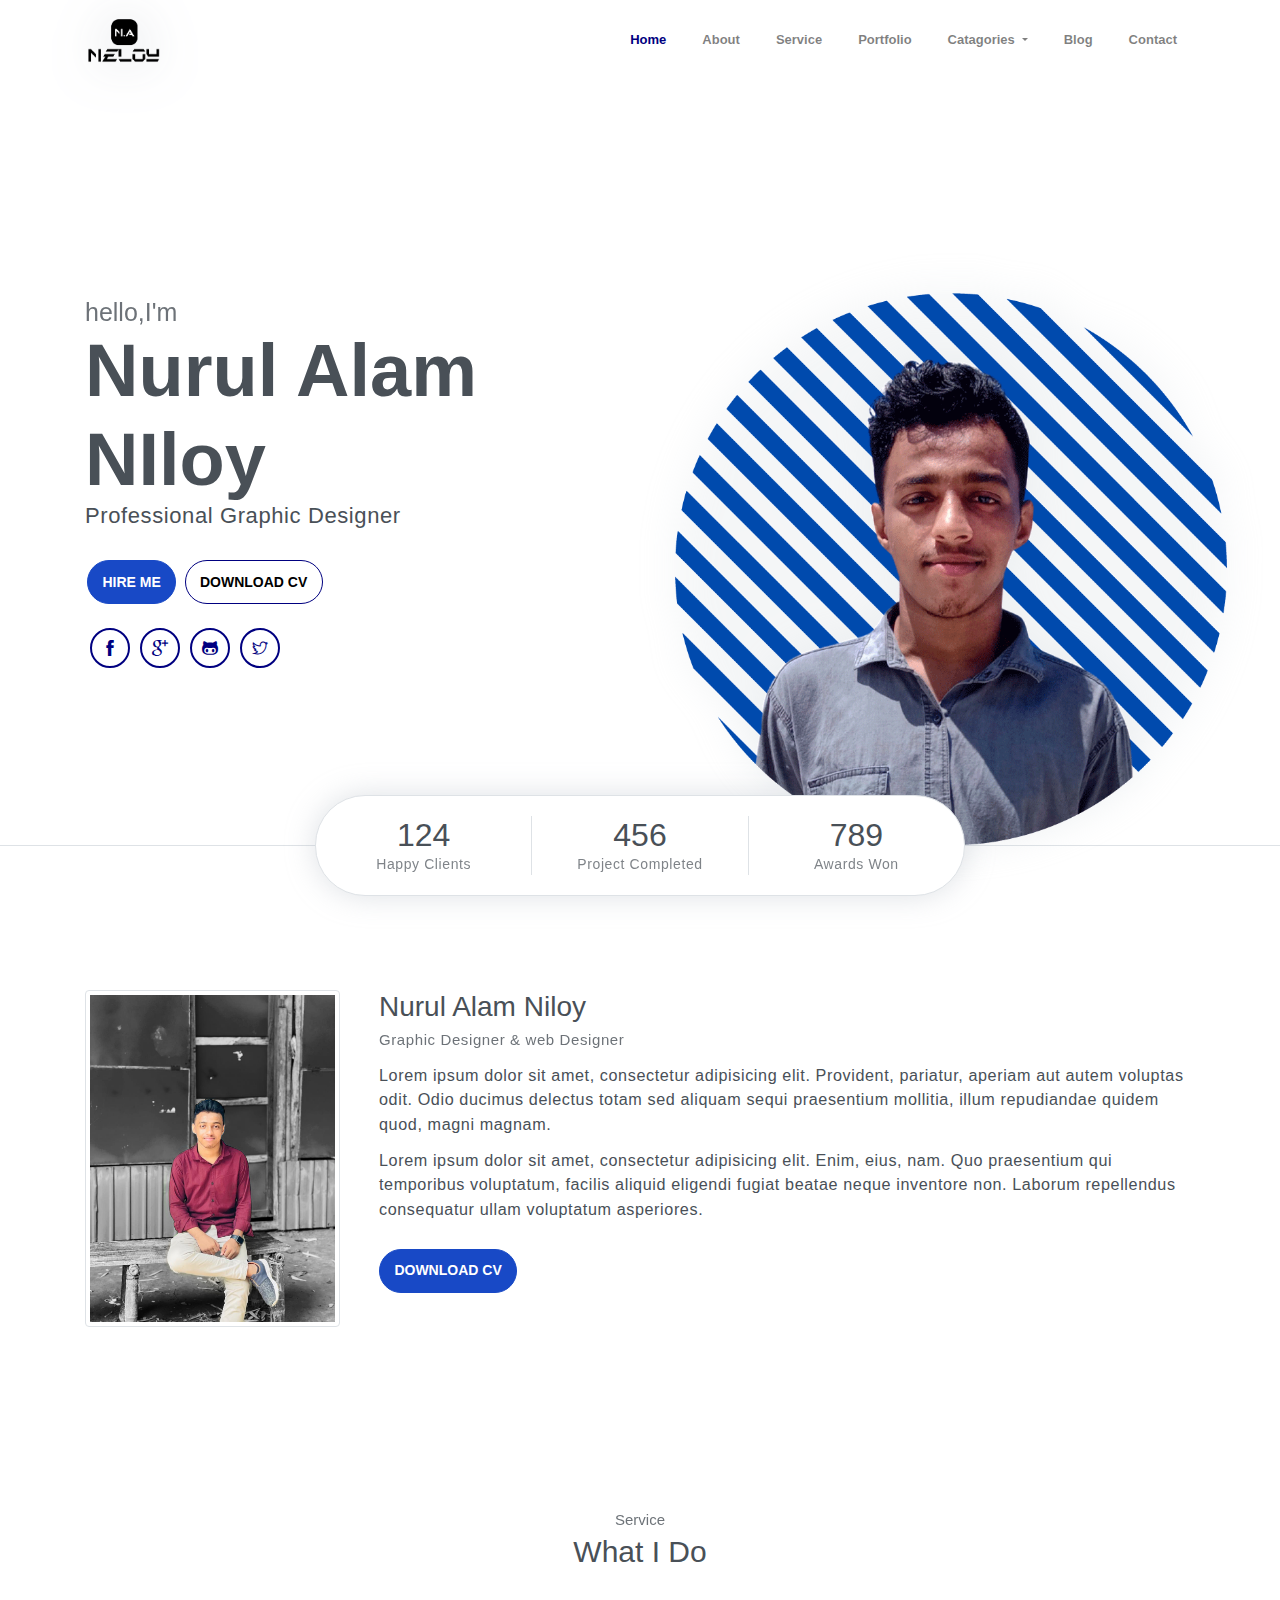
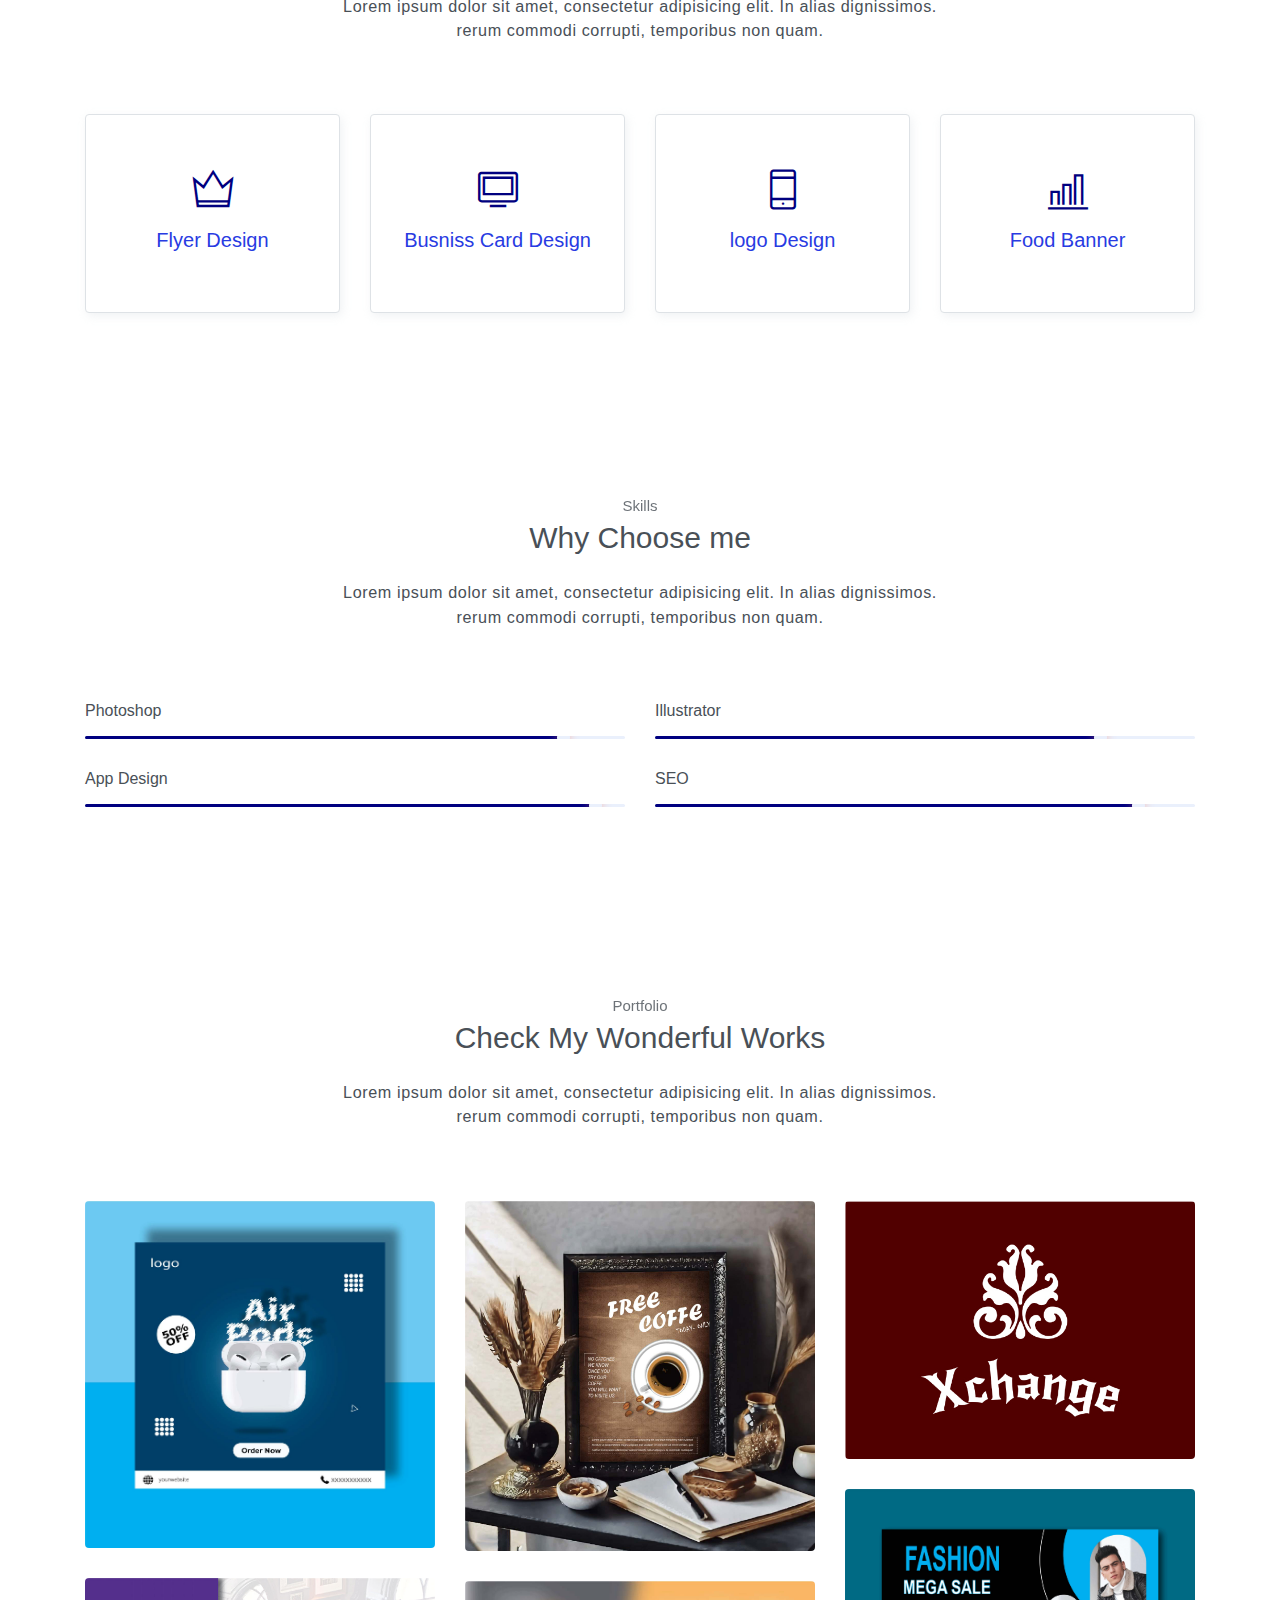
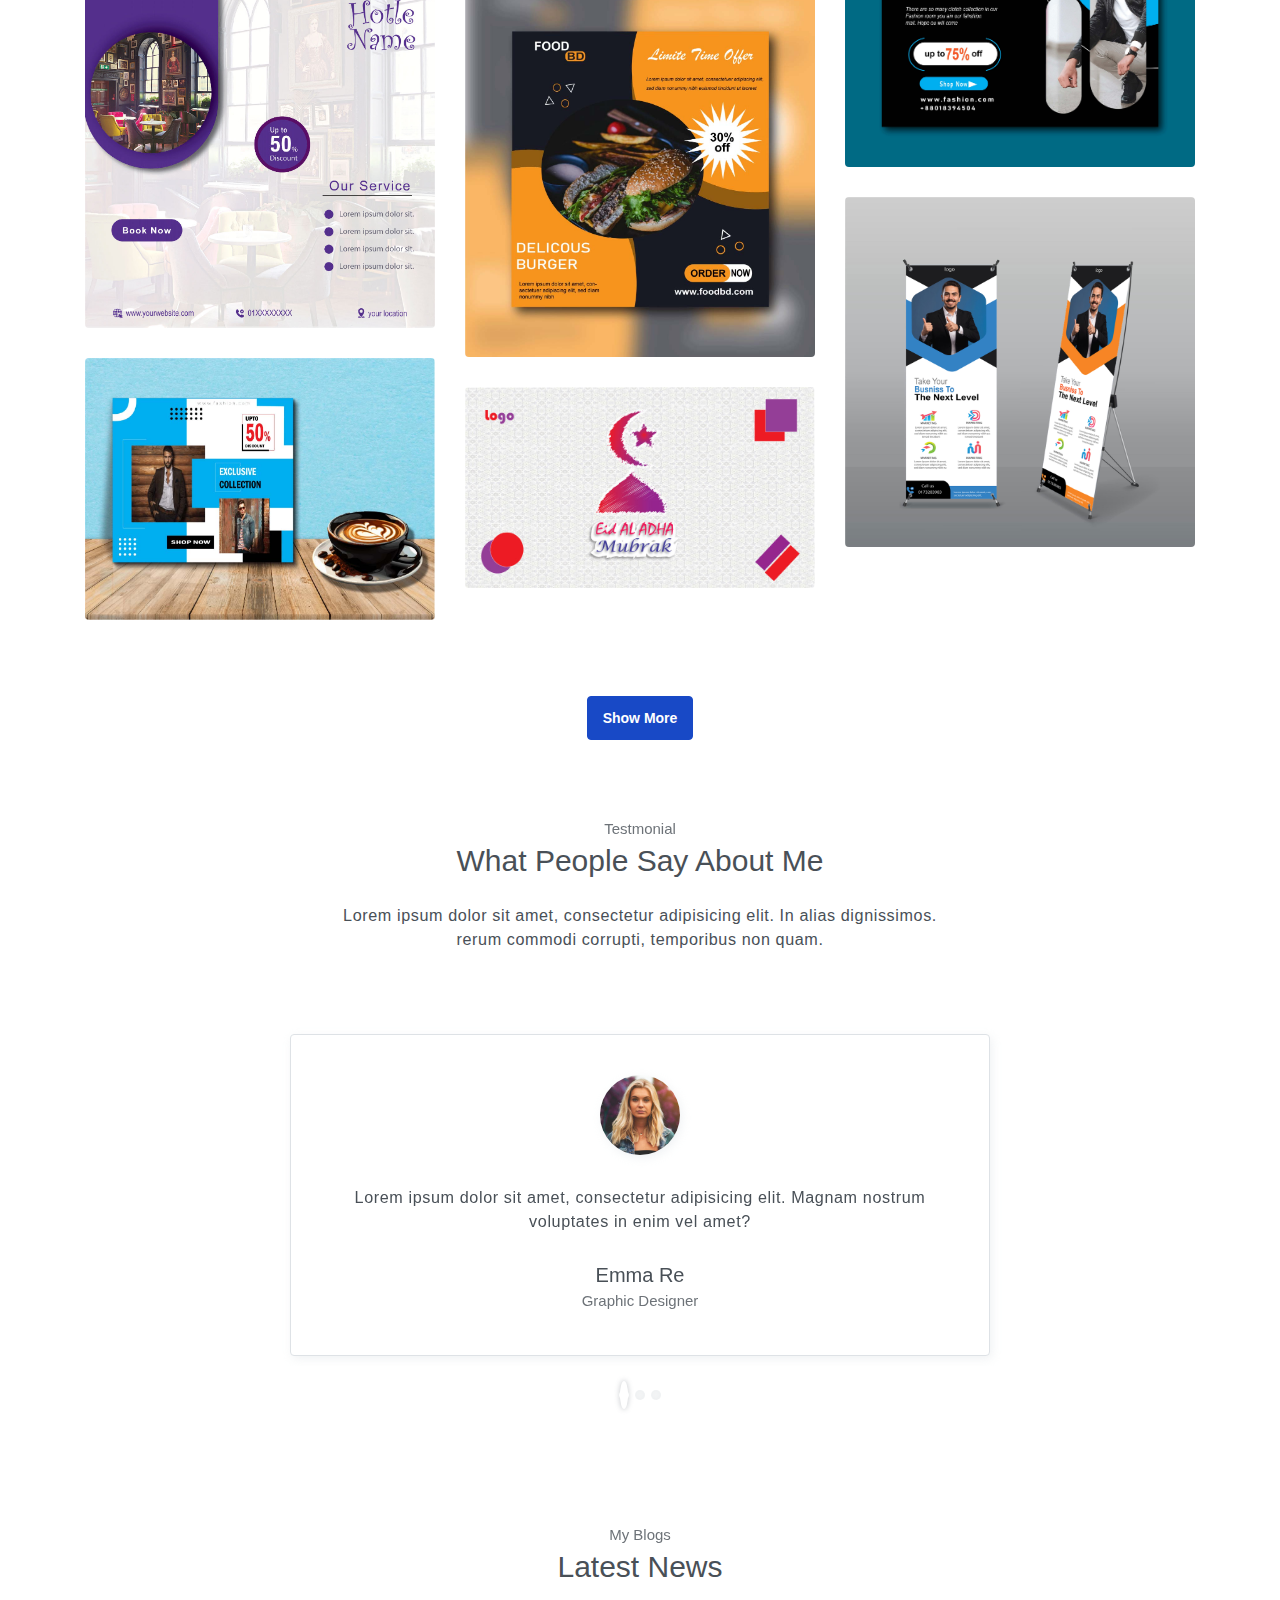
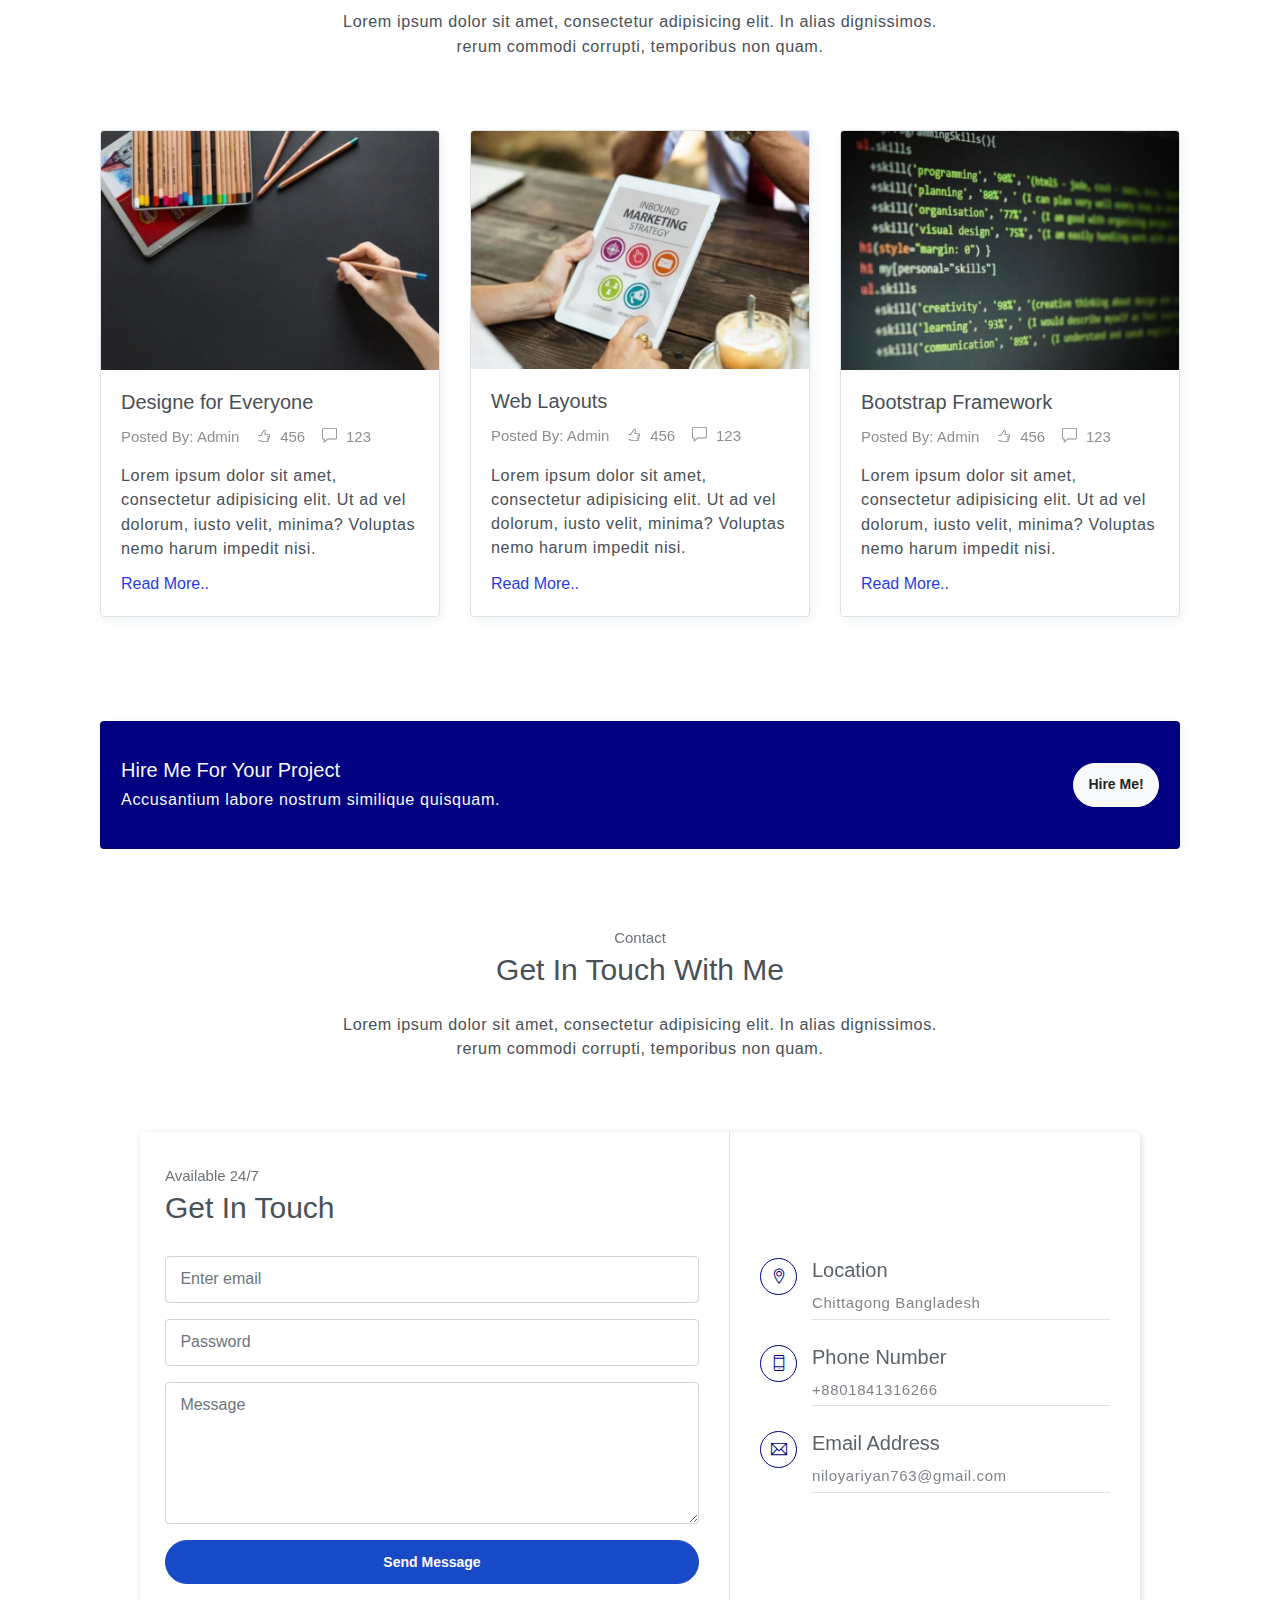
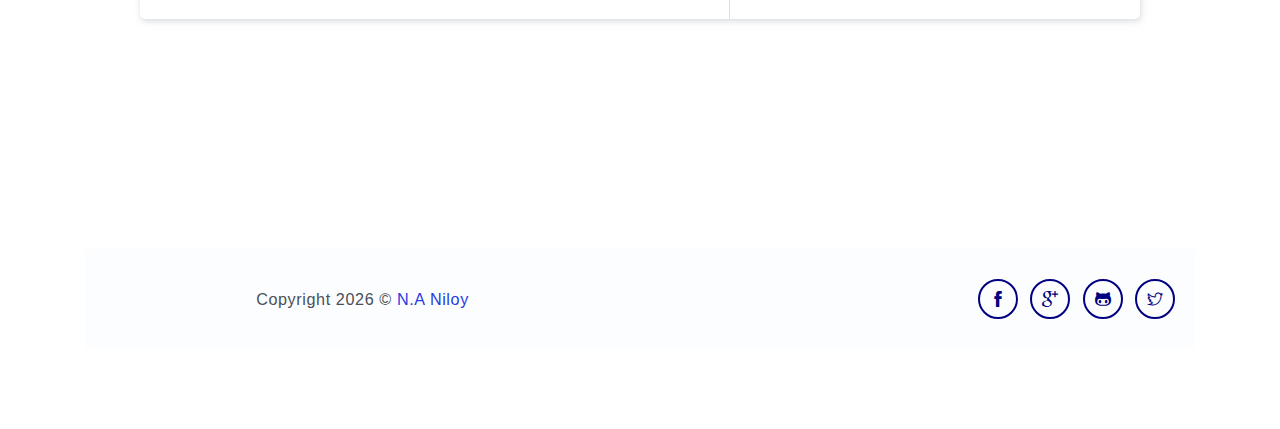
==== index.html @ 76294471 "Add files via upload" ====
<!DOCTYPE html>
<html lang="en">
<head>
	<meta charset="utf-8">
    <meta name="viewport" content="width=device-width, initial-scale=1, shrink-to-fit=no">
    <meta name="description" content="Start your development with Steller landing page.">
    <meta name="author" content="Devcrud">
    <title>Nurul Alam Niloy</title>
    <!-- font icons -->
    <link rel="stylesheet" href="assets/vendors/themify-icons/css/themify-icons.css">
    <!-- Bootstrap + Steller main styles -->
	<link rel="stylesheet" href="assets/css/steller.css">
    

    
</head>

<body data-spy="scroll" data-target=".navbar" data-offset="40" id="home">

    <!-- Page navigation -->
    <nav class="navbar navbar-expand-lg navbar-light fixed-top" data-spy="affix" data-offset-top="0">
        <div class="container">
            <a class="navbar-brand" href="#"><img src="logo.png" alt=""></a>
            <button class="navbar-toggler" type="button" data-toggle="collapse" data-target="#navbarSupportedContent" aria-controls="navbarSupportedContent" aria-expanded="false" aria-label="Toggle navigation">
                <span class="navbar-toggler-icon"></span>
            </button>

            <div class="collapse navbar-collapse" id="navbarSupportedContent">
                <ul class="navbar-nav ml-auto align-items-center">
                    <li class="nav-item">
                        <a class="nav-link" href="#home">Home</a>
                    </li>
                    <li class="nav-item">
                        <a class="nav-link" href="assets/about us page/index.html">About</a>
                    </li>
                    <li class="nav-item">
                        <a class="nav-link" href="assets/Responsive Services Section/index.html">Service</a>
                    </li>
                    <li class="nav-item">
                        <a class="nav-link" href="#portfolio">Portfolio</a>
                    </li>
                    <li class="nav-item dropdown">
                        <a class="nav-link dropdown-toggle" href="#" id="testmonialDropdown" role="button" data-toggle="dropdown" aria-haspopup="true" aria-expanded="false">
                            Catagories
                        </a>
                        <div class="dropdown-menu" aria-labelledby="testmonialDropdown">
                            <a class="dropdown-item" href="https://niloy65.blogspot.com/search/label/Logo%20design?&max-results=7">Logo Design</a>
                            <a class="dropdown-item" href="https://niloy65.blogspot.com/search/label/flyers%20design?&max-results=7">Flyer DEsign</a>
                            <a class="dropdown-item" href="https://niloy65.blogspot.com/search/label/Business%20Card%20Design?&max-results=7">Business card</a>
                        </div>
                    </li>
                    <li class="nav-item">
                        <a class="nav-link" href="#blog">Blog</a>
                    </li>
                    <li class="nav-item">
                        <a class="nav-link" href="assets/contact  us page/index.html">Contact</a>
                    </li>
                </ul>
                
            </div>
        </div>          
    </nav>
    <!-- End of page navibation -->

    <!-- Page Header -->
    <header class="header" id="home">
        <div class="container">
            <div class="infos">
                <h6 class="subtitle">hello,I'm</h6>
                <h6 class="title">Nurul Alam NIloy</h6>
                <p>Professional Graphic Designer</p>

                <div class="buttons pt-3">
                    <a href="assets/contact  us page/index.html">
                    <button class="btn btn-primary rounded">HIRE ME</button>
                    </a>
                    <a href="assets/cv/my cv.pdf" download>
                    <button class="btn btn-dark rounded">DOWNLOAD CV</button>
                    </a>
                </div>      

                <div class="socials mt-4">
                    <a class="social-item" href="https://www.facebook.com/100046167670370" targer_blank><i class="ti-facebook"></i></a>
                    <a class="social-item" href="javascript:void(0)"><i class="ti-google"></i></a>
                    <a class="social-item" href="https://github.com/Asraful-10" targer_blank><i class="ti-github"></i></a>
                    <a class="social-item" href="https://x.com/AriyanNiloy65" targer_blank><i class="ti-twitter"></i></a>
                </div>
            </div>              
            <div class="img-holder">
                <img src="assets/imgs/lavel2.png" alt="">
            </div>      
        </div>  

        <!-- Header-widget -->
        <div class="widget">
            <div class="widget-item">
                <h2>124</h2>
                <p>Happy Clients</p>
            </div>
            <div class="widget-item">
                <h2>456</h2>
                <p>Project Completed</p>
            </div>
            <div class="widget-item">
                <h2>789</h2>
                <p>Awards Won</p>
            </div>
        </div>
    </header>
    <!-- End of Page Header -->
    
    <!-- About section -->
    <section id="about" class="section mt-3">
        <div class="container mt-5">
            <div class="row text-center text-md-left">
                <div class="col-md-3">
                    <img src="assets/imgs/my image.png" alt="" class="img-thumbnail mb-4">
                </div>
                <div class="pl-md-4 col-md-9">
                    <h6 class="title">Nurul Alam Niloy</h6>
                    <p class="subtitle">Graphic Designer & web Designer</p>
                    <p>Lorem ipsum dolor sit amet, consectetur adipisicing elit. Provident, pariatur, aperiam aut autem voluptas odit. Odio ducimus delectus totam sed aliquam sequi praesentium mollitia, illum repudiandae quidem quod, magni magnam.</p>
                    <p>Lorem ipsum dolor sit amet, consectetur adipisicing elit. Enim, eius, nam. Quo praesentium qui temporibus voluptatum, facilis aliquid eligendi fugiat beatae neque inventore non. Laborum repellendus consequatur ullam voluptatum asperiores.</p>
                    <button class="btn btn-primary rounded mt-3">DOWNLOAD CV</button>                   
                </div>
            </div>
        </div>
    </section>

    <!-- Service section -->
    <section id="service" class="section">
        <div class="container text-center">
            <h6 class="subtitle">Service</h6>
            <h6 class="section-title mb-4">What I Do</h6>
            <p class="mb-5 pb-4">Lorem ipsum dolor sit amet, consectetur adipisicing elit. In alias dignissimos. <br> rerum commodi corrupti, temporibus non quam.</p>

            <div class="row">
                <div class="col-sm-6 col-md-3 mb-4">
                    <a href="https://niloy65.blogspot.com/search/label/flyers%20design?&max-results=7">
                    <div class="custom-card card border">
                        <div class="card-body">
                            <i class="icon ti-crown"></i>
                            <h5>Flyer Design</h5>
                        </div>
                    </div>
                </div>
            </a>
                <div class="col-sm-6 col-md-3 mb-4">
                    <a href="https://niloy65.blogspot.com/search/label/Business%20Card%20Design?&max-results=7">
                    <div class="custom-card card border">
                        <div class="card-body">
                            <i class="icon ti-desktop"></i>
                            <h5>Busniss Card Design</h5>
                        </div>
                    </div>
                </div>
            </a>
                <div class="col-sm-6 col-md-3 mb-4">
                    <a href="https://niloy65.blogspot.com/search/label/Logo%20design?&max-results=7">
                    <div class="custom-card card border">
                        <div class="card-body">
                            <i class="icon ti-mobile"></i>
                            <h5>logo Design</h5>
                        </div>
                    </div>
                </div>
            </a>
                <div class="col-sm-6 col-md-3 mb-4">
                    <a href="https://niloy65.blogspot.com/search/label/Food?&max-results=7">
                    <div class="custom-card card border">
                        <div class="card-body">
                            <i class="icon ti-bar-chart"></i>
                            <h5>Food Banner</h5>
                        </div>
                    </div>
                </div>
            </a>
            </div>
        </div>
    </section>
    <!-- End of Sectoin -->

    <!-- Skills section -->
    <section class="section">
        <div class="container text-center">
            <h6 class="subtitle">Skills</h6>
            <h6 class="section-title mb-4">Why Choose me</h6>
            <p class="mb-5 pb-4">Lorem ipsum dolor sit amet, consectetur adipisicing elit. In alias dignissimos. <br> rerum commodi corrupti, temporibus non quam.</p>

            <div class="row text-left">
                <div class="col-sm-6">
                    <h6 class="mb-3">Photoshop</h6>
                    <div class="progress">
                        <div class="progress-bar bg-primary" role="progressbar" style="width: 89%;" aria-valuenow="25" aria-valuemin="0" aria-valuemax="100"><span>89%</span></div>
                    </div>
                </div>
                <div class="col-sm-6">
                    <h6 class="mb-3">Illustrator</h6>
                    <div class="progress">
                        <div class="progress-bar bg-primary" role="progressbar" style="width: 83%;" aria-valuenow="25" aria-valuemin="0" aria-valuemax="100"><span>83%</span></div>
                    </div>
                </div>
                <div class="col-sm-6">
                    <h6 class="mb-3">App Design</h6>
                    <div class="progress">
                        <div class="progress-bar bg-primary" role="progressbar" style="width: 95%;" aria-valuenow="25" aria-valuemin="0" aria-valuemax="100"><span>95%</span></div>
                    </div>
                </div>
                <div class="col-sm-6">
                    <h6 class="mb-3">SEO</h6>
                    <div class="progress">
                        <div class="progress-bar bg-primary" role="progressbar" style="width: 90%;" aria-valuenow="25" aria-valuemin="0" aria-valuemax="100"><span>90%</span></div>
                    </div>
                </div>
            </div>  
        </div>
    </section>
    <!-- End of Skills sections -->


        <!-- Portfolio section -->
<section id="portfolio" class="section">
    <div class="container text-center">
        <h6 class="subtitle">Portfolio</h6>
        <h6 class="section-title mb-4">Check My Wonderful Works</h6>
        <p class="mb-5 pb-4">Lorem ipsum dolor sit amet, consectetur adipisicing elit. In alias dignissimos. <br> rerum commodi corrupti, temporibus non quam.</p>

        <div class="row" id="portfolio-items">
            <!-- Portfolio Items - First Column -->
            <div class="col-sm-4">
                <div class="img-wrapper">
                    <img src="assets/imgs/mockup/blue-airpudsv.jpg" alt="">
                    <div class="overlay">
                        <div class="overlay-infos">
                            <h5>1. Air pods Template Design for social Media</h5>
                            <a href="javascript:void(0)"><i class="ti-zoom-in"></i></a>
                            <a href="https://niloy65.blogspot.com/2024/08/sleek-airpods-promotional-design.html"><i class="ti-link"></i></a>
                        </div>  
                    </div>
                </div>
                <div class="img-wrapper">
                    <img src="assets/imgs/mockup/one-side-hotel-post.jpg" alt="">
                    <div class="overlay">
                        <div class="overlay-infos">
                            <h5>2. Hotel Booking Template </h5>
                            <a href="javascript:void(0)"><i class="ti-zoom-in"></i></a>
                            <a href="https://niloy65.blogspot.com/2024/08/elegant-hotel-booking-interface.html"><i class="ti-link"></i></a>
                        </div>                              
                    </div>
                </div>
                <div class="img-wrapper">
                    <img src="assets/imgs/mockup/perspective-empty-floor-home-interioree2.jpg" alt="">
                    <div class="overlay">
                        <div class="overlay-infos">
                            <h5>3. Fashion Design </h5>
                            <a href="javascript:void(0)"><i class="ti-zoom-in"></i></a>
                            <a href="https://niloy65.blogspot.com/2024/07/fashion-design.html"><i class="ti-link"></i></a>
                        </div>  
                    </div>
                </div>
            </div>
        
            <!-- Portfolio Items - Second Column -->
            <div class="col-sm-4">
                <div class="img-wrapper">
                    <img src="assets/imgs/mockup/coffe2.jpg.jpg" alt="">
                    <div class="overlay">
                        <div class="overlay-infos">
                            <h5>7. Coffee Shop Template Design</h5>
                            <a href="javascript:void(0)"><i class="ti-zoom-in"></i></a>
                            <a href="https://niloy65.blogspot.com/2024/08/creative-coffee-shop-branding-unique.html"><i class="ti-link"></i></a>
                        </div>  
                    </div>
                </div>
                <div class="img-wrapper">
                    <img src="assets/imgs/mockup/food-bloger.jpg"alt="">
                    <div class="overlay">
                        <div class="overlay-infos">
                            <h5>8. Fast Food Poster Design</h5>
                            <a href="javascript:void(0)"><i class="ti-zoom-in"></i></a>
                            <a href="https://niloy65.blogspot.com/2024/08/creative-food-advertisement-design.html"><i class="ti-link"></i></a>
                        </div>                              
                    </div>
                </div>
                <div class="img-wrapper">
                    <img src="assets/imgs/mockup/Eid-Mubrak-banner.jpg" alt="">
                    <div class="overlay">
                        <div class="overlay-infos">
                            <h5>9. Eid Mubarak Template Design for Social Media</h5>
                            <a href="javascript:void(0)"><i class="ti-zoom-in"></i></a>
                            <a href="https://niloy65.blogspot.com/2024/08/creative-eid-mubarak-templates.html"><i class="ti-link"></i></a>
                        </div>  
                    </div>
                </div>
            </div>
        
            <!-- Portfolio Items - Third Column -->
            <div class="col-sm-4">
                <div class="img-wrapper">
                    <img src="assets/imgs/mockup/xchange-high-resolution-logo.jpg" alt="">
                    <div class="overlay">
                        <div class="overlay-infos">
                            <h5>13. Fashion Logo Design</h5>
                            <a href="javascript:void(0)"><i class="ti-zoom-in"></i></a>
                            <a href="https://niloy65.blogspot.com/2024/07/logo-design-on-fashion.html"><i class="ti-link"></i></a>
                        </div>  
                    </div>
                </div>
                <div class="img-wrapper">
                    <img src="assets/imgs/mockup/fashion-design-2.jpg" alt="">
                    <div class="overlay">
                        <div class="overlay-infos">
                            <h5>14. Fashion Template Design for Social Media</h5>
                            <a href="javascript:void(0)"><i class="ti-zoom-in"></i></a>
                            <a href="https://niloy65.blogspot.com/2024/08/chic-fashion-design-collection.html"><i class="ti-link"></i></a>
                        </div>                              
                    </div>
                </div>
                <div class="img-wrapper">
                    <img src="assets/imgs/mockup/x-banner-mockup.jpg" alt="">
                    <div class="overlay">
                        <div class="overlay-infos">
                            <h5>15. Business X-Banner Design</h5>
                            <a href="javascript:void(0)"><i class="ti-zoom-in"></i></a>
                            <a href="https://niloy65.blogspot.com/2024/08/dynamic-x-banner-design.html"><i class="ti-link"></i></a>
                        </div>  
                    </div>
                </div>
            </div>
        </div>
        
        <!-- Additional portfolio items that will be hidden initially -->
<div class="row additional-items" id="additional-portfolio-items">
    <!-- Portfolio Items - First Column -->
    <div class="col-sm-4">
        <div class="img-wrapper">
            <img src="assets/imgs/mockup/card-mockup---Copy.jpg" alt="">
                    <div class="overlay">
                        <div class="overlay-infos">
                            <h5>4. Dynamic Business Card Design</h5>
                            <a href="javascript:void(0)"><i class="ti-zoom-in"></i></a>
                            <a href="https://niloy65.blogspot.com/2024/08/elegant-business-card-design.html"><i class="ti-link"></i></a>
                        </div>  
            </div>
        </div>
        <div class="img-wrapper">
            <img src="assets/imgs/mockup/hotel-booking-mockup-ee---Copy.jpg" alt="">
                    <div class="overlay">
                        <div class="overlay-infos">
                            <h5>6.Hotel Booking Template Designn</h5>
                            <a href="javascript:void(0)"><i class="ti-zoom-in"></i></a>
                            <a href="https://niloy65.blogspot.com/2024/08/elegant-hotel-booking-interface.html"><i class="ti-link"></i></a>
                        </div>                              
                    </div>
        </div>
        <div class="img-wrapper">
            <img src="assets/imgs/mockup/certificate-mockup3.jpg" alt="">
                    <div class="overlay">
                        <div class="overlay-infos">
                            <h5>19.	Qualification Achievement Certificate Design</h5>
                            <a href="javascript:void(0)"><i class="ti-zoom-in"></i></a>
                            <a href="https://niloy65.blogspot.com/2024/08/professional-achievement-certificates.html"><i class="ti-link"></i></a>
                        </div>  
                    </div>
        </div>
    </div>

    <!-- Portfolio Items - Second Column -->
    <div class="col-sm-4">
        <div class="img-wrapper">
            <img src="assets/imgs/mockup/medical-post.jpg"alt="">
                    <div class="overlay">
                        <div class="overlay-infos">
                            <h5>10.	Hospital Marketing Template Design</h5>
                            <a href="javascript:void(0)"><i class="ti-zoom-in"></i></a>
                            <a href="https://niloy65.blogspot.com/2024/07/medical-template-design-for-social-media.html"><i class="ti-link"></i></a>
                        </div>  
            </div>
        </div>
        <div class="img-wrapper">
            <img src="assets/imgs/mockup/BARGAR-MCKUP.jpg" alt="">
                    <div class="overlay">
                        <div class="overlay-infos">
                            <h5>11.	Barger Template Design for social Media</h5>
                            <a href="javascript:void(0)"><i class="ti-zoom-in"></i></a>
                            <a href="https://niloy65.blogspot.com/2024/07/barger-template-design.html"><i class="ti-link"></i></a>
                        </div>  
                    </div>
                </div>
                <div class="img-wrapper">
                    <img src="assets/imgs/mockup/Creat_a_business_card_mockup_photo.jpg" alt="">
                    <div class="overlay">
                        <div class="overlay-infos">
                            <h5>12.	Professional Business Card Design</h5>
                            <a href="javascript:void(0)"><i class="ti-zoom-in"></i></a>
                            <a href="https://niloy65.blogspot.com/2024/08/professional-business-card-design.html"><i class="ti-link"></i></a>
                        </div>                              
                    </div>
        </div>
    </div>

    <!-- Portfolio Items - Third Column -->
    <div class="col-sm-4">
        <div class="img-wrapper">
            <img src="assets/imgs/mockup/pizzahallen-high-resolution-logo.jpg" alt="">
                    <div class="overlay">
                        <div class="overlay-infos">
                            <h5>16.	Pizza Shop Logo Design</h5>
                            <a href="javascript:void(0)"><i class="ti-zoom-in"></i></a>
                            <a href="https://niloy65.blogspot.com/2024/07/Niloy.html"><i class="ti-link"></i></a>
                        </div>  
            </div>
        </div>
        <div class="img-wrapper">
            <img src="assets/imgs/mockup/fashion-design.jpg" alt="">
                    <div class="overlay">
                        <div class="overlay-infos">
                            <h5>17.	Fashion Template Design with flyer</h5>
                            <a href="javascript:void(0)"><i class="ti-zoom-in"></i></a>
                            <a href="https://niloy65.blogspot.com/2024/08/elegant-fashion-designs.html"><i class="ti-link"></i></a>
                        </div>  
                    </div>
                </div>
                <div class="img-wrapper">
                    <img src="assets/imgs/mockup/nikee-shoo-mockup2.jpg" alt="">
                    <div class="overlay">
                        <div class="overlay-infos">
                            <h5>18.	Dynamic Shoo Template Design</h5>
                            <a href="javascript:void(0)"><i class="ti-zoom-in"></i></a>
                            <a href="https://niloy65.blogspot.com/2024/08/striking-shoe-ad-design.html"><i class="ti-link"></i></a>
                        </div>                              
                    </div>
                </div>                  
    </div>
</div>

<!-- Show More Button -->
<div class="text-center">
    <button id="show-more-btn" class="btn btn-primary mt-3">Show More</button>
</div>


            
<!-- End of portfolio section -->

<!-- Testmonial Section -->
    <section id="testmonial" class="section">
        <div class="container text-center">
            <h6 class="subtitle">Testmonial</h6>
            <h6 class="section-title mb-4">What People Say About Me</h6>
            <p class="mb-5 pb-4">Lorem ipsum dolor sit amet, consectetur adipisicing elit. In alias dignissimos. <br> rerum commodi corrupti, temporibus non quam.</p>


            <div id="carouselExampleIndicators" class="carousel slide" data-ride="carousel">
                <ol class="carousel-indicators">
                    <li data-target="#carouselExampleIndicators" data-slide-to="0" class="active"></li>
                    <li data-target="#carouselExampleIndicators" data-slide-to="1"></li>
                    <li data-target="#carouselExampleIndicators" data-slide-to="2"></li>
                </ol>
                <div class="carousel-inner">
                    <div class="carousel-item active">
                        <div class="card testmonial-card border">
                            <div class="card-body">
                                <img src="assets/imgs/avatar-1.jpg" alt="">
                                <p>Lorem ipsum dolor sit amet, consectetur adipisicing elit. Magnam nostrum voluptates in enim vel amet?</p>
                                <h1 class="title">Emma Re</h1>
                                <h1 class="subtitle">Graphic Designer</h1>
                            </div>
                        </div>
                    </div>
                    <div class="carousel-item">
                        <div class="card testmonial-card border">
                            <div class="card-body">
                                <img src="assets/imgs/avatar-2.jpg" alt="">
                                <p>Lorem ipsum dolor sit amet, consectetur adipisicing elit. Magnam nostrum voluptates in enim vel amet?</p>
                                <h1 class="title">James Bert</h1>
                                <h1 class="subtitle">Web Designer</h1>
                            </div>
                        </div>
                    </div>
                    <div class="carousel-item">
                        <div class="card testmonial-card border">
                            <div class="card-body">
                                <img src="assets/imgs/avatar-3.jpg" alt="">
                                <p>Lorem ipsum dolor sit amet, consectetur adipisicing elit. Magnam nostrum voluptates in enim vel amet?</p>
                                <h1 class="title">Michael Abra</h1>
                                <h1 class="subtitle">Web Developer</h1>
                            </div>
                        </div>
                    </div>
                </div>
            </div>
        </div>
    </section>
    <!-- End of testmonial section -->



    <!-- Blog Section -->
    <section id="blog" class="section">
        <div class="container text-center">
            <h6 class="subtitle">My Blogs</h6>
            <h6 class="section-title mb-4">Latest News</h6>
            <p class="mb-5 pb-4">Lorem ipsum dolor sit amet, consectetur adipisicing elit. In alias dignissimos. <br> rerum commodi corrupti, temporibus non quam.</p>

            <div class="row text-left">
                <div class="col-md-4">
                    <div class="card border mb-4">
                        <img src="assets/imgs/blog-1.jpg" alt="" class="card-img-top w-100">
                        <div class="card-body">
                            <h5 class="card-title">Designe for Everyone</h5>
                            <div class="post-details">
                                <a href="javascript:void(0)">Posted By: Admin</a>
                                <a href="javascript:void(0)"><i class="ti-thumb-up"></i> 456</a>
                                <a href="javascript:void(0)"><i class="ti-comment"></i> 123</a>
                            </div>
                            <p>Lorem ipsum dolor sit amet, consectetur adipisicing elit. Ut ad vel dolorum, iusto velit, minima? Voluptas nemo harum impedit nisi.</p>
                            <a href="javascript:void(0)">Read More..</a>
                        </div>
                    </div>
                </div>
                <div class="col-md-4">
                    <div class="card border mb-4">
                        <img src="assets/imgs/blog-2.jpg" alt="" class="card-img-top w-100">
                        <div class="card-body">
                            <h5 class="card-title">Web Layouts</h5>
                            <div class="post-details">
                                <a href="javascript:void(0)">Posted By: Admin</a>
                                <a href="javascript:void(0)"><i class="ti-thumb-up"></i> 456</a>
                                <a href="javascript:void(0)"><i class="ti-comment"></i> 123</a>
                            </div>
                            <p>Lorem ipsum dolor sit amet, consectetur adipisicing elit. Ut ad vel dolorum, iusto velit, minima? Voluptas nemo harum impedit nisi.</p>
                            <a href="javascript:void(0)">Read More..</a>
                        </div>
                    </div>
                </div>
                <div class="col-md-4">
                    <div class="card border mb-4">
                        <img src="assets/imgs/blog-3.jpg" alt="" class="card-img-top w-100">
                        <div class="card-body">
                            <h5 class="card-title">Bootstrap Framework</h5>
                            <div class="post-details">
                                <a href="javascript:void(0)">Posted By: Admin</a>
                                <a href="javascript:void(0)"><i class="ti-thumb-up"></i> 456</a>
                                <a href="javascript:void(0)"><i class="ti-comment"></i> 123</a>
                            </div>
                            <p>Lorem ipsum dolor sit amet, consectetur adipisicing elit. Ut ad vel dolorum, iusto velit, minima? Voluptas nemo harum impedit nisi.</p>
                            <a href="javascript:void(0)">Read More..</a>
                        </div>
                    </div>
                </div>
            </div>
        </div>
    </section>

    <!-- Hire me section -->
    <section class="bg-gray p-0 section">
        <div class="container">
            <div class="card bg-primary">
                <div class="card-body text-light">
                    <div class="row align-items-center">
                        <div class="col-sm-9 text-center text-sm-left">
                            <h5 class="mt-3">Hire Me For Your Project</h5>
                            <p class="mb-3">Accusantium labore nostrum similique quisquam.</p>
                        </div>
                        <div class="col-sm-3 text-center text-sm-right">
                            <button class="btn btn-light rounded">Hire Me!</button>
                        </div>
                    </div>
                </div> 
            </div>
        </div>
    </section>      
    <!-- End od Hire me section. -->

    <!-- Contact Section -->
    <section id="contact" class="position-relative section">
        <div class="container text-center">
            <h6 class="subtitle">Contact</h6>
            <h6 class="section-title mb-4">Get In Touch With Me</h6>
            <p class="mb-5 pb-4">Lorem ipsum dolor sit amet, consectetur adipisicing elit. In alias dignissimos. <br> rerum commodi corrupti, temporibus non quam.</p>

            <div class="contact text-left">
                <div class="form">
                    <h6 class="subtitle">Available 24/7</h6>
                    <h6 class="section-title mb-4">Get In Touch</h6>
                    <form>
                        <div class="form-group">
                            <input type="email" class="form-control" id="exampleInputEmail1" aria-describedby="emailHelp" placeholder="Enter email" required>
                        </div>
                        <div class="form-group">
                            <input type="password" class="form-control" id="exampleInputPassword1" placeholder="Password" required>
                        </div>
                        <div class="form-group">
                            <textarea name="contact-message" id="" cols="30" rows="5" class="form-control" placeholder="Message"></textarea>
                        </div>
                        <button type="submit" class="btn btn-primary btn-block rounded w-lg">Send Message</button>
                    </form>
                </div>
                <div class="contact-infos">
                    <div class="item">
                        <i class="ti-location-pin"></i>
                        <div class="">
                            <h5>Location</h5>
                            <p> Chittagong Bangladesh</p>
                        </div>                          
                    </div>
                    <div class="item">
                        <i class="ti-mobile"></i>
                        <div>
                            <h5>Phone Number</h5>
                            <p>+8801841316266</p>
                        </div>                          
                    </div>
                    <div class="item">
                        <i class="ti-email"></i>
                        <div class="mb-0">
                            <h5>Email Address</h5>
                            <p>niloyariyan763@gmail.com</p>
                        </div>
                    </div>
                </div>                  
            </div>
        </div>  
        <div id="map">
            <iframe src="https://snazzymaps.com/embed/61257"></iframe>
        </div>      
    </section>
    <!-- End of Contact Section -->

    <!-- Page Footer -->
    <footer class="page-footer">
        <div class="container">
            <div class="row align-items-center">
                <div class="col-sm-6">
                    <p>Copyright <script>document.write(new Date().getFullYear())</script> &copy; <a href="http://niloy65.blogspot.com" target="_blank">N.A Niloy</a></p>
                </div>
                <div class="col-sm-6">
                    <div class="socials">
                        <a class="social-item" href="javascript:void(0)"><i class="ti-facebook"></i></a>
                        <a class="social-item" href="javascript:void(0)"><i class="ti-google"></i></a>
                        <a class="social-item" href="javascript:void(0)"><i class="ti-github"></i></a>
                        <a class="social-item" href="javascript:void(0)"><i class="ti-twitter"></i></a>
                    </div>
                </div>
            </div>
        </div>
    </footer> 
    <!-- End of page footer -->
	
	<!-- core  -->
    <script src="assets/vendors/jquery/jquery-3.4.1.js"></script>
    <script src="assets/vendors/bootstrap/bootstrap.bundle.js"></script>
    <!-- bootstrap 3 affix -->
	<script src="assets/vendors/bootstrap/bootstrap.affix.js"></script>

    <!-- steller js -->
    <script src="assets/js/steller.js"></script>
    <!-- boutton use java script button name see more -->
</body>
</html>
---- assets/vendors/themify-icons/css/themify-icons.css ----
@font-face {
	font-family: 'themify';
	src:url("../fonts/themify.eot?-fvbane");
	src:url("../fonts/themify.eot?#iefix-fvbane") format("embedded-opentype"),
		url("../fonts/themify.woff?-fvbane") format("woff"),
		url("../fonts/themify.ttf?-fvbane") format("truetype"),
		url("../fonts/themify.svg?-fvbane#themify") format("svg");
	font-weight: normal;
	font-style: normal;
}

[class^="ti-"], [class*=" ti-"] {
	font-family: 'themify';
	speak: none;
	font-style: normal;
	font-weight: normal;
	font-variant: normal;
	text-transform: none;
	line-height: 1;

	/* Better Font Rendering =========== */
	-webkit-font-smoothing: antialiased;
	-moz-osx-font-smoothing: grayscale;
}

.ti-wand:before {
	content: "\e600";
}
.ti-volume:before {
	content: "\e601";
}
.ti-user:before {
	content: "\e602";
}
.ti-unlock:before {
	content: "\e603";
}
.ti-unlink:before {
	content: "\e604";
}
.ti-trash:before {
	content: "\e605";
}
.ti-thought:before {
	content: "\e606";
}
.ti-target:before {
	content: "\e607";
}
.ti-tag:before {
	content: "\e608";
}
.ti-tablet:before {
	content: "\e609";
}
.ti-star:before {
	content: "\e60a";
}
.ti-spray:before {
	content: "\e60b";
}
.ti-signal:before {
	content: "\e60c";
}
.ti-shopping-cart:before {
	content: "\e60d";
}
.ti-shopping-cart-full:before {
	content: "\e60e";
}
.ti-settings:before {
	content: "\e60f";
}
.ti-search:before {
	content: "\e610";
}
.ti-zoom-in:before {
	content: "\e611";
}
.ti-zoom-out:before {
	content: "\e612";
}
.ti-cut:before {
	content: "\e613";
}
.ti-ruler:before {
	content: "\e614";
}
.ti-ruler-pencil:before {
	content: "\e615";
}
.ti-ruler-alt:before {
	content: "\e616";
}
.ti-bookmark:before {
	content: "\e617";
}
.ti-bookmark-alt:before {
	content: "\e618";
}
.ti-reload:before {
	content: "\e619";
}
.ti-plus:before {
	content: "\e61a";
}
.ti-pin:before {
	content: "\e61b";
}
.ti-pencil:before {
	content: "\e61c";
}
.ti-pencil-alt:before {
	content: "\e61d";
}
.ti-paint-roller:before {
	content: "\e61e";
}
.ti-paint-bucket:before {
	content: "\e61f";
}
.ti-na:before {
	content: "\e620";
}
.ti-mobile:before {
	content: "\e621";
}
.ti-minus:before {
	content: "\e622";
}
.ti-medall:before {
	content: "\e623";
}
.ti-medall-alt:before {
	content: "\e624";
}
.ti-marker:before {
	content: "\e625";
}
.ti-marker-alt:before {
	content: "\e626";
}
.ti-arrow-up:before {
	content: "\e627";
}
.ti-arrow-right:before {
	content: "\e628";
}
.ti-arrow-left:before {
	content: "\e629";
}
.ti-arrow-down:before {
	content: "\e62a";
}
.ti-lock:before {
	content: "\e62b";
}
.ti-location-arrow:before {
	content: "\e62c";
}
.ti-link:before {
	content: "\e62d";
}
.ti-layout:before {
	content: "\e62e";
}
.ti-layers:before {
	content: "\e62f";
}
.ti-layers-alt:before {
	content: "\e630";
}
.ti-key:before {
	content: "\e631";
}
.ti-import:before {
	content: "\e632";
}
.ti-image:before {
	content: "\e633";
}
.ti-heart:before {
	content: "\e634";
}
.ti-heart-broken:before {
	content: "\e635";
}
.ti-hand-stop:before {
	content: "\e636";
}
.ti-hand-open:before {
	content: "\e637";
}
.ti-hand-drag:before {
	content: "\e638";
}
.ti-folder:before {
	content: "\e639";
}
.ti-flag:before {
	content: "\e63a";
}
.ti-flag-alt:before {
	content: "\e63b";
}
.ti-flag-alt-2:before {
	content: "\e63c";
}
.ti-eye:before {
	content: "\e63d";
}
.ti-export:before {
	content: "\e63e";
}
.ti-exchange-vertical:before {
	content: "\e63f";
}
.ti-desktop:before {
	content: "\e640";
}
.ti-cup:before {
	content: "\e641";
}
.ti-crown:before {
	content: "\e642";
}
.ti-comments:before {
	content: "\e643";
}
.ti-comment:before {
	content: "\e644";
}
.ti-comment-alt:before {
	content: "\e645";
}
.ti-close:before {
	content: "\e646";
}
.ti-clip:before {
	content: "\e647";
}
.ti-angle-up:before {
	content: "\e648";
}
.ti-angle-right:before {
	content: "\e649";
}
.ti-angle-left:before {
	content: "\e64a";
}
.ti-angle-down:before {
	content: "\e64b";
}
.ti-check:before {
	content: "\e64c";
}
.ti-check-box:before {
	content: "\e64d";
}
.ti-camera:before {
	content: "\e64e";
}
.ti-announcement:before {
	content: "\e64f";
}
.ti-brush:before {
	content: "\e650";
}
.ti-briefcase:before {
	content: "\e651";
}
.ti-bolt:before {
	content: "\e652";
}
.ti-bolt-alt:before {
	content: "\e653";
}
.ti-blackboard:before {
	content: "\e654";
}
.ti-bag:before {
	content: "\e655";
}
.ti-move:before {
	content: "\e656";
}
.ti-arrows-vertical:before {
	content: "\e657";
}
.ti-arrows-horizontal:before {
	content: "\e658";
}
.ti-fullscreen:before {
	content: "\e659";
}
.ti-arrow-top-right:before {
	content: "\e65a";
}
.ti-arrow-top-left:before {
	content: "\e65b";
}
.ti-arrow-circle-up:before {
	content: "\e65c";
}
.ti-arrow-circle-right:before {
	content: "\e65d";
}
.ti-arrow-circle-left:before {
	content: "\e65e";
}
.ti-arrow-circle-down:before {
	content: "\e65f";
}
.ti-angle-double-up:before {
	content: "\e660";
}
.ti-angle-double-right:before {
	content: "\e661";
}
.ti-angle-double-left:before {
	content: "\e662";
}
.ti-angle-double-down:before {
	content: "\e663";
}
.ti-zip:before {
	content: "\e664";
}
.ti-world:before {
	content: "\e665";
}
.ti-wheelchair:before {
	content: "\e666";
}
.ti-view-list:before {
	content: "\e667";
}
.ti-view-list-alt:before {
	content: "\e668";
}
.ti-view-grid:before {
	content: "\e669";
}
.ti-uppercase:before {
	content: "\e66a";
}
.ti-upload:before {
	content: "\e66b";
}
.ti-underline:before {
	content: "\e66c";
}
.ti-truck:before {
	content: "\e66d";
}
.ti-timer:before {
	content: "\e66e";
}
.ti-ticket:before {
	content: "\e66f";
}
.ti-thumb-up:before {
	content: "\e670";
}
.ti-thumb-down:before {
	content: "\e671";
}
.ti-text:before {
	content: "\e672";
}
.ti-stats-up:before {
	content: "\e673";
}
.ti-stats-down:before {
	content: "\e674";
}
.ti-split-v:before {
	content: "\e675";
}
.ti-split-h:before {
	content: "\e676";
}
.ti-smallcap:before {
	content: "\e677";
}
.ti-shine:before {
	content: "\e678";
}
.ti-shift-right:before {
	content: "\e679";
}
.ti-shift-left:before {
	content: "\e67a";
}
.ti-shield:before {
	content: "\e67b";
}
.ti-notepad:before {
	content: "\e67c";
}
.ti-server:before {
	content: "\e67d";
}
.ti-quote-right:before {
	content: "\e67e";
}
.ti-quote-left:before {
	content: "\e67f";
}
.ti-pulse:before {
	content: "\e680";
}
.ti-printer:before {
	content: "\e681";
}
.ti-power-off:before {
	content: "\e682";
}
.ti-plug:before {
	content: "\e683";
}
.ti-pie-chart:before {
	content: "\e684";
}
.ti-paragraph:before {
	content: "\e685";
}
.ti-panel:before {
	content: "\e686";
}
.ti-package:before {
	content: "\e687";
}
.ti-music:before {
	content: "\e688";
}
.ti-music-alt:before {
	content: "\e689";
}
.ti-mouse:before {
	content: "\e68a";
}
.ti-mouse-alt:before {
	content: "\e68b";
}
.ti-money:before {
	content: "\e68c";
}
.ti-microphone:before {
	content: "\e68d";
}
.ti-menu:before {
	content: "\e68e";
}
.ti-menu-alt:before {
	content: "\e68f";
}
.ti-map:before {
	content: "\e690";
}
.ti-map-alt:before {
	content: "\e691";
}
.ti-loop:before {
	content: "\e692";
}
.ti-location-pin:before {
	content: "\e693";
}
.ti-list:before {
	content: "\e694";
}
.ti-light-bulb:before {
	content: "\e695";
}
.ti-Italic:before {
	content: "\e696";
}
.ti-info:before {
	content: "\e697";
}
.ti-infinite:before {
	content: "\e698";
}
.ti-id-badge:before {
	content: "\e699";
}
.ti-hummer:before {
	content: "\e69a";
}
.ti-home:before {
	content: "\e69b";
}
.ti-help:before {
	content: "\e69c";
}
.ti-headphone:before {
	content: "\e69d";
}
.ti-harddrives:before {
	content: "\e69e";
}
.ti-harddrive:before {
	content: "\e69f";
}
.ti-gift:before {
	content: "\e6a0";
}
.ti-game:before {
	content: "\e6a1";
}
.ti-filter:before {
	content: "\e6a2";
}
.ti-files:before {
	content: "\e6a3";
}
.ti-file:before {
	content: "\e6a4";
}
.ti-eraser:before {
	content: "\e6a5";
}
.ti-envelope:before {
	content: "\e6a6";
}
.ti-download:before {
	content: "\e6a7";
}
.ti-direction:before {
	content: "\e6a8";
}
.ti-direction-alt:before {
	content: "\e6a9";
}
.ti-dashboard:before {
	content: "\e6aa";
}
.ti-control-stop:before {
	content: "\e6ab";
}
.ti-control-shuffle:before {
	content: "\e6ac";
}
.ti-control-play:before {
	content: "\e6ad";
}
.ti-control-pause:before {
	content: "\e6ae";
}
.ti-control-forward:before {
	content: "\e6af";
}
.ti-control-backward:before {
	content: "\e6b0";
}
.ti-cloud:before {
	content: "\e6b1";
}
.ti-cloud-up:before {
	content: "\e6b2";
}
.ti-cloud-down:before {
	content: "\e6b3";
}
.ti-clipboard:before {
	content: "\e6b4";
}
.ti-car:before {
	content: "\e6b5";
}
.ti-calendar:before {
	content: "\e6b6";
}
.ti-book:before {
	content: "\e6b7";
}
.ti-bell:before {
	content: "\e6b8";
}
.ti-basketball:before {
	content: "\e6b9";
}
.ti-bar-chart:before {
	content: "\e6ba";
}
.ti-bar-chart-alt:before {
	content: "\e6bb";
}
.ti-back-right:before {
	content: "\e6bc";
}
.ti-back-left:before {
	content: "\e6bd";
}
.ti-arrows-corner:before {
	content: "\e6be";
}
.ti-archive:before {
	content: "\e6bf";
}
.ti-anchor:before {
	content: "\e6c0";
}
.ti-align-right:before {
	content: "\e6c1";
}
.ti-align-left:before {
	content: "\e6c2";
}
.ti-align-justify:before {
	content: "\e6c3";
}
.ti-align-center:before {
	content: "\e6c4";
}
.ti-alert:before {
	content: "\e6c5";
}
.ti-alarm-clock:before {
	content: "\e6c6";
}
.ti-agenda:before {
	content: "\e6c7";
}
.ti-write:before {
	content: "\e6c8";
}
.ti-window:before {
	content: "\e6c9";
}
.ti-widgetized:before {
	content: "\e6ca";
}
.ti-widget:before {
	content: "\e6cb";
}
.ti-widget-alt:before {
	content: "\e6cc";
}
.ti-wallet:before {
	content: "\e6cd";
}
.ti-video-clapper:before {
	content: "\e6ce";
}
.ti-video-camera:before {
	content: "\e6cf";
}
.ti-vector:before {
	content: "\e6d0";
}
.ti-themify-logo:before {
	content: "\e6d1";
}
.ti-themify-favicon:before {
	content: "\e6d2";
}
.ti-themify-favicon-alt:before {
	content: "\e6d3";
}
.ti-support:before {
	content: "\e6d4";
}
.ti-stamp:before {
	content: "\e6d5";
}
.ti-split-v-alt:before {
	content: "\e6d6";
}
.ti-slice:before {
	content: "\e6d7";
}
.ti-shortcode:before {
	content: "\e6d8";
}
.ti-shift-right-alt:before {
	content: "\e6d9";
}
.ti-shift-left-alt:before {
	content: "\e6da";
}
.ti-ruler-alt-2:before {
	content: "\e6db";
}
.ti-receipt:before {
	content: "\e6dc";
}
.ti-pin2:before {
	content: "\e6dd";
}
.ti-pin-alt:before {
	content: "\e6de";
}
.ti-pencil-alt2:before {
	content: "\e6df";
}
.ti-palette:before {
	content: "\e6e0";
}
.ti-more:before {
	content: "\e6e1";
}
.ti-more-alt:before {
	content: "\e6e2";
}
.ti-microphone-alt:before {
	content: "\e6e3";
}
.ti-magnet:before {
	content: "\e6e4";
}
.ti-line-double:before {
	content: "\e6e5";
}
.ti-line-dotted:before {
	content: "\e6e6";
}
.ti-line-dashed:before {
	content: "\e6e7";
}
.ti-layout-width-full:before {
	content: "\e6e8";
}
.ti-layout-width-default:before {
	content: "\e6e9";
}
.ti-layout-width-default-alt:before {
	content: "\e6ea";
}
.ti-layout-tab:before {
	content: "\e6eb";
}
.ti-layout-tab-window:before {
	content: "\e6ec";
}
.ti-layout-tab-v:before {
	content: "\e6ed";
}
.ti-layout-tab-min:before {
	content: "\e6ee";
}
.ti-layout-slider:before {
	content: "\e6ef";
}
.ti-layout-slider-alt:before {
	content: "\e6f0";
}
.ti-layout-sidebar-right:before {
	content: "\e6f1";
}
.ti-layout-sidebar-none:before {
	content: "\e6f2";
}
.ti-layout-sidebar-left:before {
	content: "\e6f3";
}
.ti-layout-placeholder:before {
	content: "\e6f4";
}
.ti-layout-menu:before {
	content: "\e6f5";
}
.ti-layout-menu-v:before {
	content: "\e6f6";
}
.ti-layout-menu-separated:before {
	content: "\e6f7";
}
.ti-layout-menu-full:before {
	content: "\e6f8";
}
.ti-layout-media-right-alt:before {
	content: "\e6f9";
}
.ti-layout-media-right:before {
	content: "\e6fa";
}
.ti-layout-media-overlay:before {
	content: "\e6fb";
}
.ti-layout-media-overlay-alt:before {
	content: "\e6fc";
}
.ti-layout-media-overlay-alt-2:before {
	content: "\e6fd";
}
.ti-layout-media-left-alt:before {
	content: "\e6fe";
}
.ti-layout-media-left:before {
	content: "\e6ff";
}
.ti-layout-media-center-alt:before {
	content: "\e700";
}
.ti-layout-media-center:before {
	content: "\e701";
}
.ti-layout-list-thumb:before {
	content: "\e702";
}
.ti-layout-list-thumb-alt:before {
	content: "\e703";
}
.ti-layout-list-post:before {
	content: "\e704";
}
.ti-layout-list-large-image:before {
	content: "\e705";
}
.ti-layout-line-solid:before {
	content: "\e706";
}
.ti-layout-grid4:before {
	content: "\e707";
}
.ti-layout-grid3:before {
	content: "\e708";
}
.ti-layout-grid2:before {
	content: "\e709";
}
.ti-layout-grid2-thumb:before {
	content: "\e70a";
}
.ti-layout-cta-right:before {
	content: "\e70b";
}
.ti-layout-cta-left:before {
	content: "\e70c";
}
.ti-layout-cta-center:before {
	content: "\e70d";
}
.ti-layout-cta-btn-right:before {
	content: "\e70e";
}
.ti-layout-cta-btn-left:before {
	content: "\e70f";
}
.ti-layout-column4:before {
	content: "\e710";
}
.ti-layout-column3:before {
	content: "\e711";
}
.ti-layout-column2:before {
	content: "\e712";
}
.ti-layout-accordion-separated:before {
	content: "\e713";
}
.ti-layout-accordion-merged:before {
	content: "\e714";
}
.ti-layout-accordion-list:before {
	content: "\e715";
}
.ti-ink-pen:before {
	content: "\e716";
}
.ti-info-alt:before {
	content: "\e717";
}
.ti-help-alt:before {
	content: "\e718";
}
.ti-headphone-alt:before {
	content: "\e719";
}
.ti-hand-point-up:before {
	content: "\e71a";
}
.ti-hand-point-right:before {
	content: "\e71b";
}
.ti-hand-point-left:before {
	content: "\e71c";
}
.ti-hand-point-down:before {
	content: "\e71d";
}
.ti-gallery:before {
	content: "\e71e";
}
.ti-face-smile:before {
	content: "\e71f";
}
.ti-face-sad:before {
	content: "\e720";
}
.ti-credit-card:before {
	content: "\e721";
}
.ti-control-skip-forward:before {
	content: "\e722";
}
.ti-control-skip-backward:before {
	content: "\e723";
}
.ti-control-record:before {
	content: "\e724";
}
.ti-control-eject:before {
	content: "\e725";
}
.ti-comments-smiley:before {
	content: "\e726";
}
.ti-brush-alt:before {
	content: "\e727";
}
.ti-youtube:before {
	content: "\e728";
}
.ti-vimeo:before {
	content: "\e729";
}
.ti-twitter:before {
	content: "\e72a";
}
.ti-time:before {
	content: "\e72b";
}
.ti-tumblr:before {
	content: "\e72c";
}
.ti-skype:before {
	content: "\e72d";
}
.ti-share:before {
	content: "\e72e";
}
.ti-share-alt:before {
	content: "\e72f";
}
.ti-rocket:before {
	content: "\e730";
}
.ti-pinterest:before {
	content: "\e731";
}
.ti-new-window:before {
	content: "\e732";
}
.ti-microsoft:before {
	content: "\e733";
}
.ti-list-ol:before {
	content: "\e734";
}
.ti-linkedin:before {
	content: "\e735";
}
.ti-layout-sidebar-2:before {
	content: "\e736";
}
.ti-layout-grid4-alt:before {
	content: "\e737";
}
.ti-layout-grid3-alt:before {
	content: "\e738";
}
.ti-layout-grid2-alt:before {
	content: "\e739";
}
.ti-layout-column4-alt:before {
	content: "\e73a";
}
.ti-layout-column3-alt:before {
	content: "\e73b";
}
.ti-layout-column2-alt:before {
	content: "\e73c";
}
.ti-instagram:before {
	content: "\e73d";
}
.ti-google:before {
	content: "\e73e";
}
.ti-github:before {
	content: "\e73f";
}
.ti-flickr:before {
	content: "\e740";
}
.ti-facebook:before {
	content: "\e741";
}
.ti-dropbox:before {
	content: "\e742";
}
.ti-dribbble:before {
	content: "\e743";
}
.ti-apple:before {
	content: "\e744";
}
.ti-android:before {
	content: "\e745";
}
.ti-save:before {
	content: "\e746";
}
.ti-save-alt:before {
	content: "\e747";
}
.ti-yahoo:before {
	content: "\e748";
}
.ti-wordpress:before {
	content: "\e749";
}
.ti-vimeo-alt:before {
	content: "\e74a";
}
.ti-twitter-alt:before {
	content: "\e74b";
}
.ti-tumblr-alt:before {
	content: "\e74c";
}
.ti-trello:before {
	content: "\e74d";
}
.ti-stack-overflow:before {
	content: "\e74e";
}
.ti-soundcloud:before {
	content: "\e74f";
}
.ti-sharethis:before {
	content: "\e750";
}
.ti-sharethis-alt:before {
	content: "\e751";
}
.ti-reddit:before {
	content: "\e752";
}
.ti-pinterest-alt:before {
	content: "\e753";
}
.ti-microsoft-alt:before {
	content: "\e754";
}
.ti-linux:before {
	content: "\e755";
}
.ti-jsfiddle:before {
	content: "\e756";
}
.ti-joomla:before {
	content: "\e757";
}
.ti-html5:before {
	content: "\e758";
}
.ti-flickr-alt:before {
	content: "\e759";
}
.ti-email:before {
	content: "\e75a";
}
.ti-drupal:before {
	content: "\e75b";
}
.ti-dropbox-alt:before {
	content: "\e75c";
}
.ti-css3:before {
	content: "\e75d";
}
.ti-rss:before {
	content: "\e75e";
}
.ti-rss-alt:before {
	content: "\e75f";
}
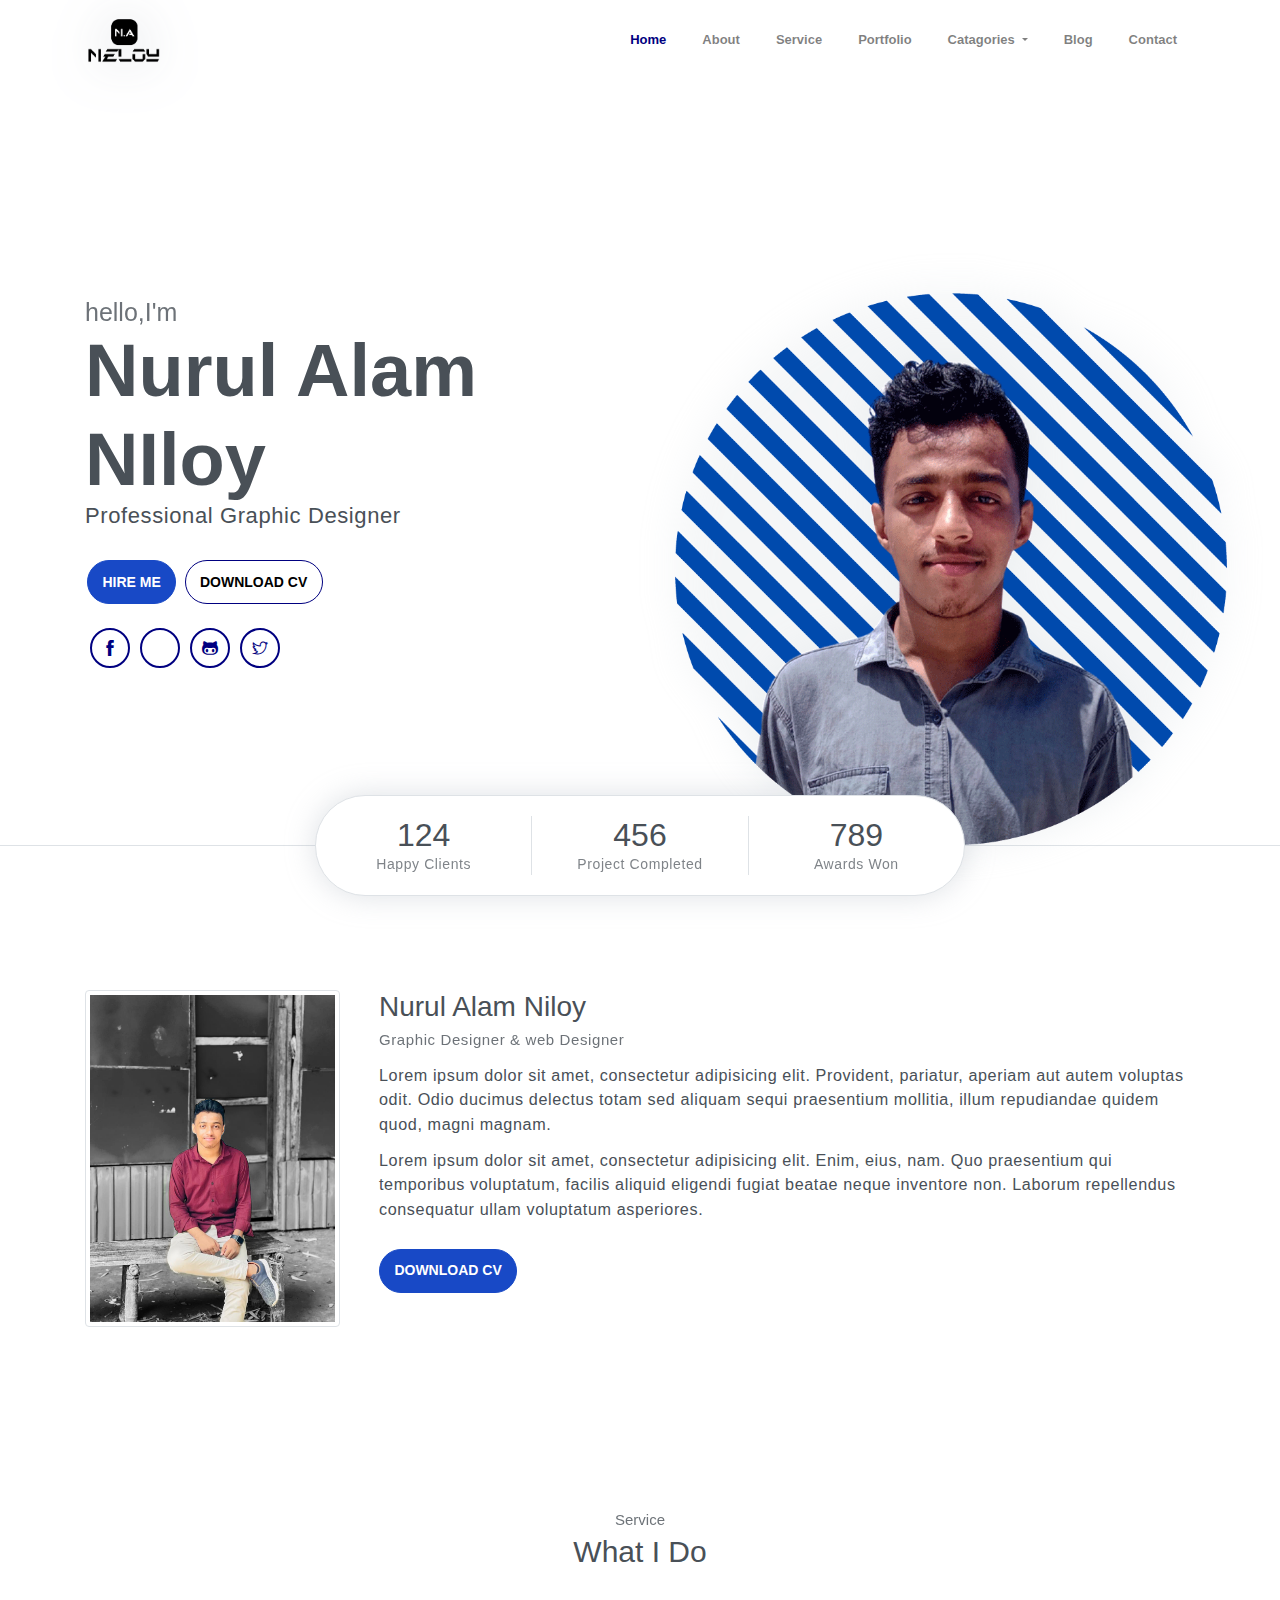
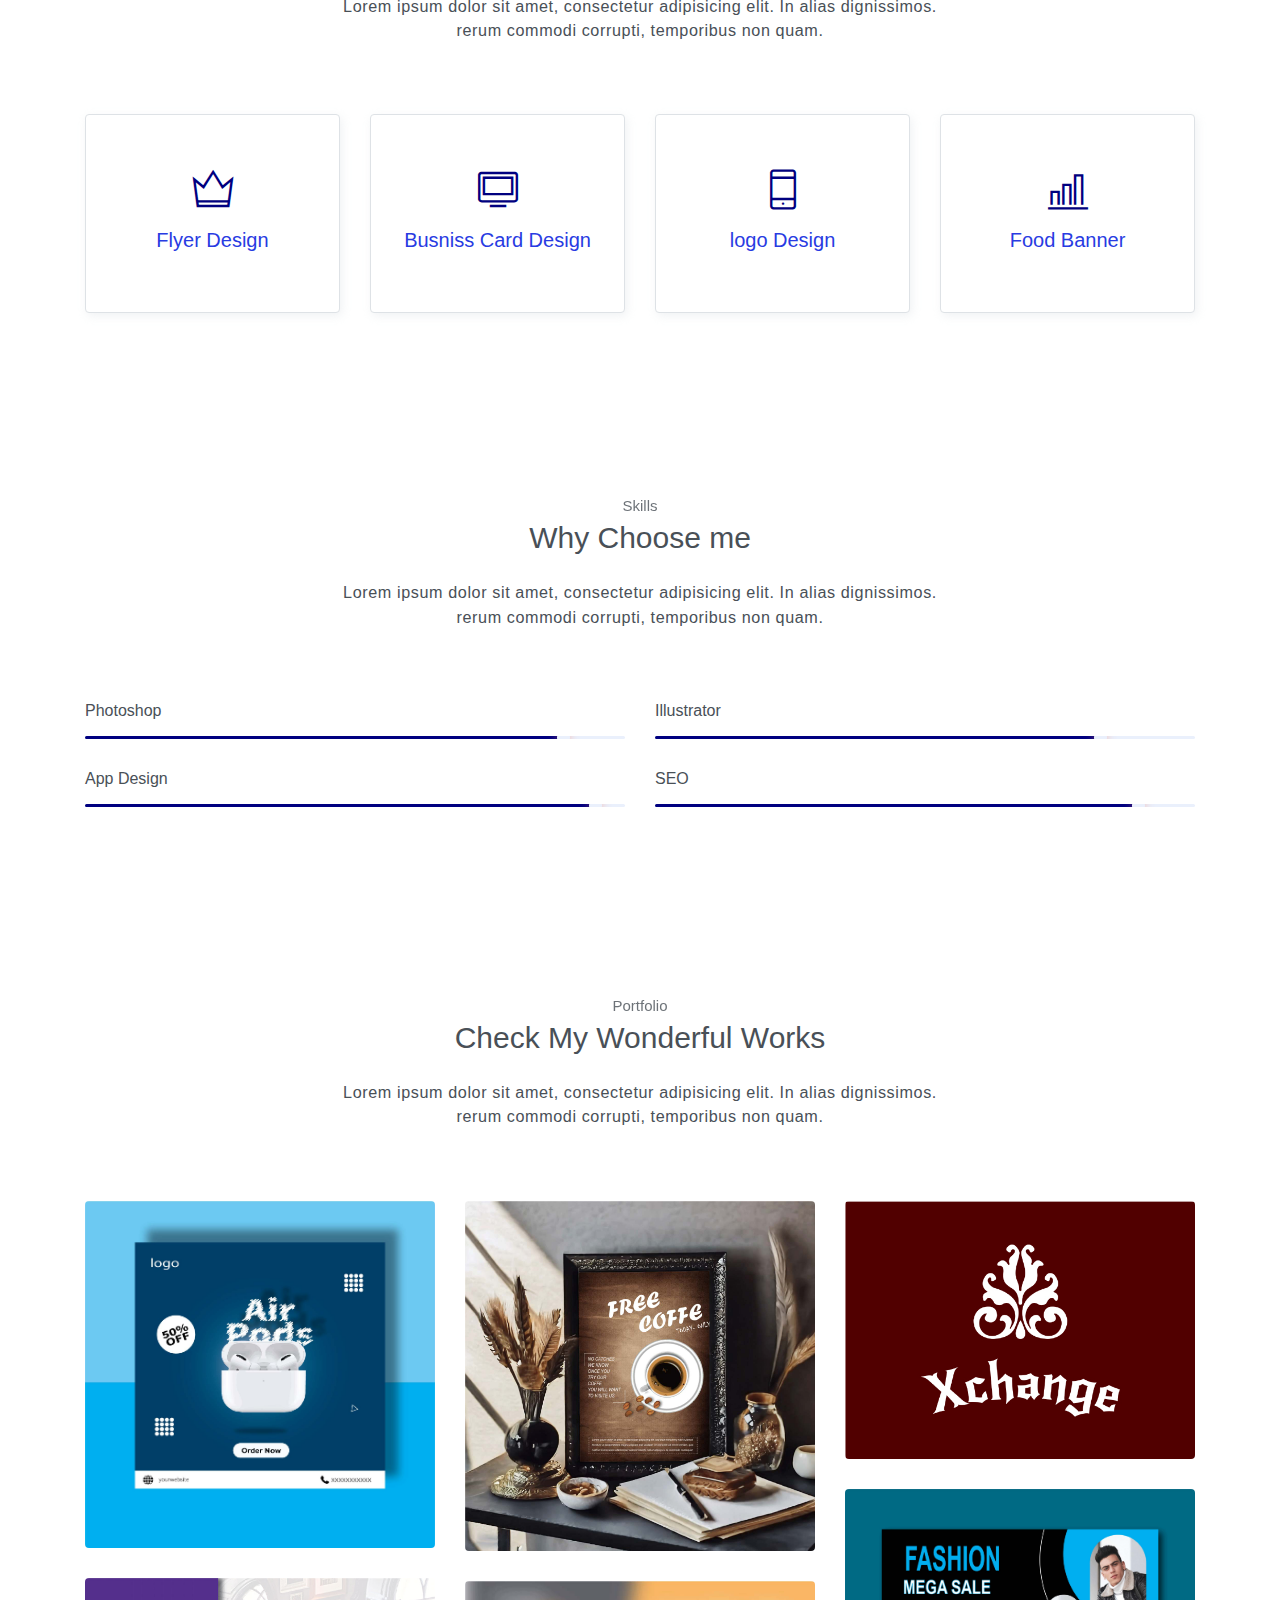
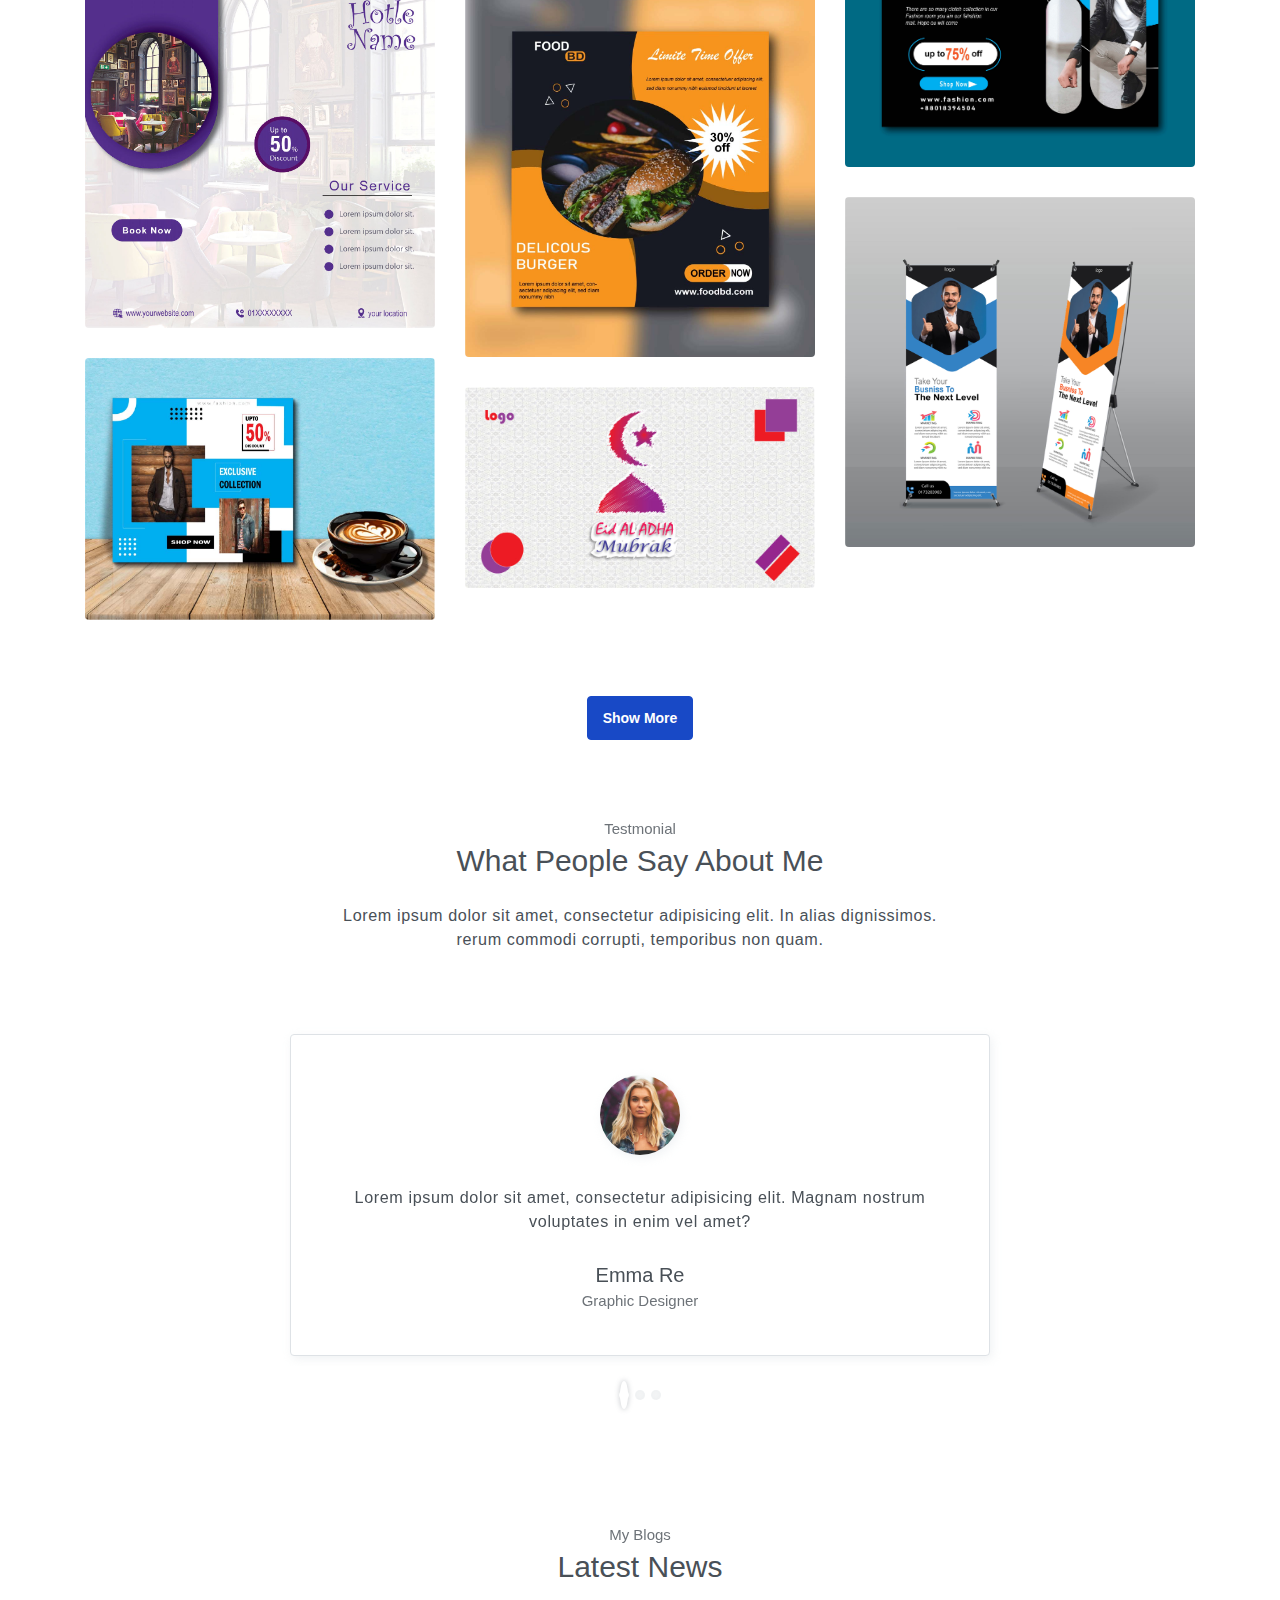
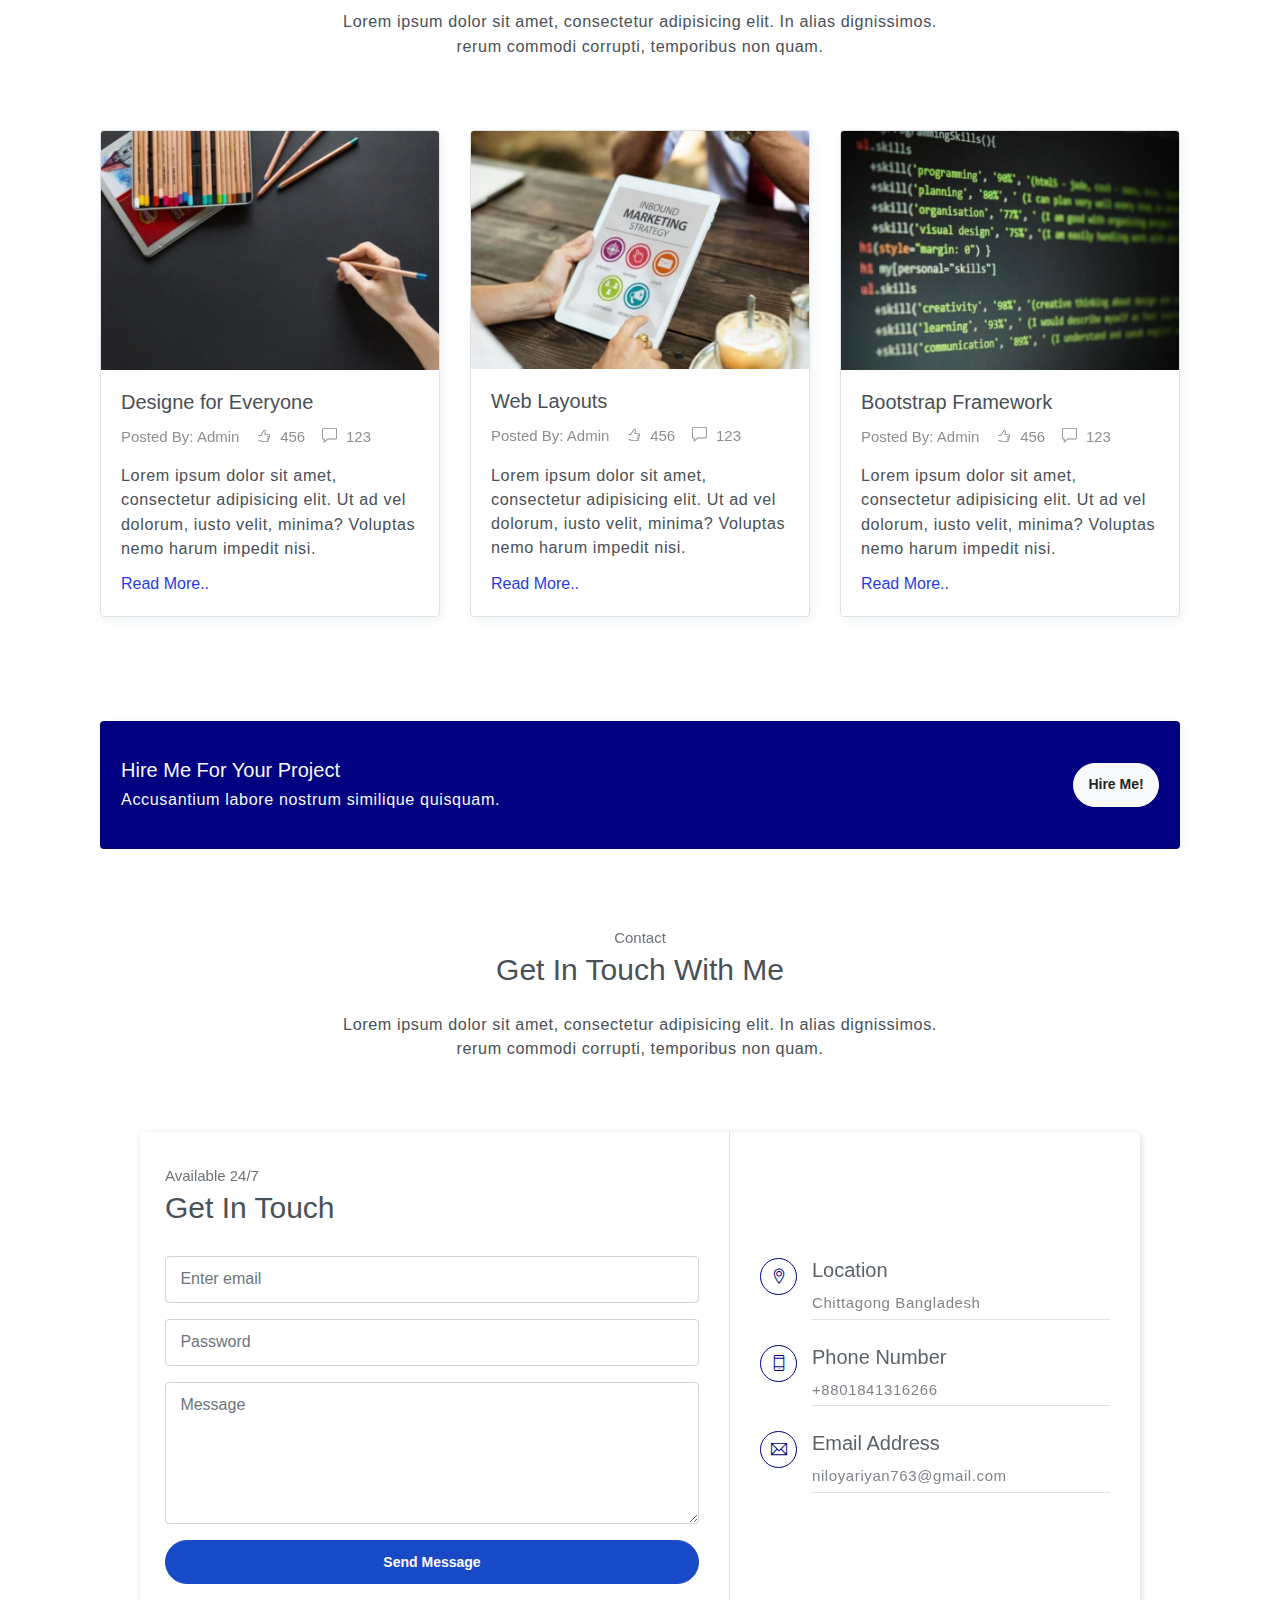
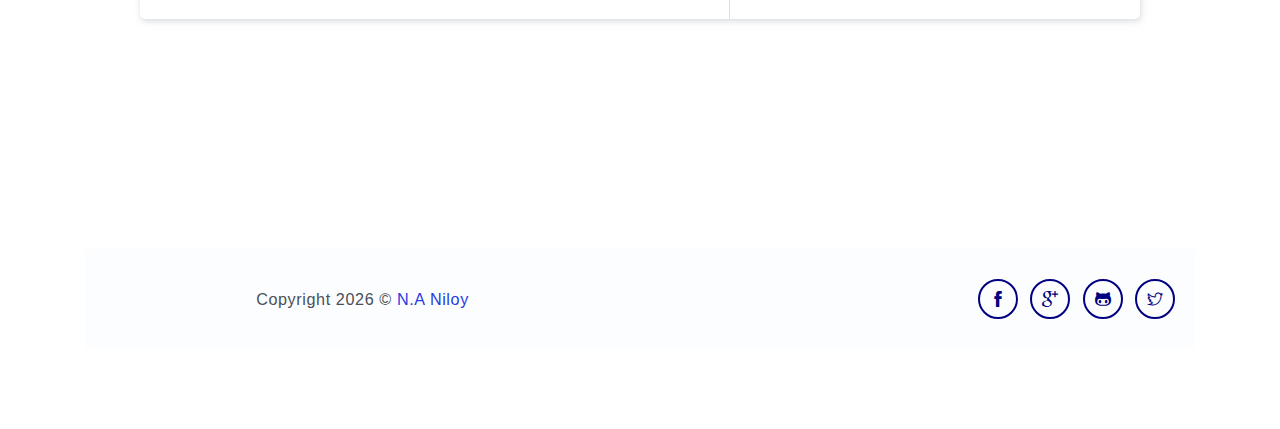
==== commit f4c1dcad: "index.html" ====
--- a/index.html
+++ b/index.html
@@ -81,8 +81,8 @@
 
                 <div class="socials mt-4">
                     <a class="social-item" href="https://www.facebook.com/100046167670370" targer_blank><i class="ti-facebook"></i></a>
-                    <a class="social-item" href="javascript:void(0)"><i class="ti-google"></i></a>
-                    <a class="social-item" href="https://github.com/Asraful-10" targer_blank><i class="ti-github"></i></a>
+                    <a class="social-item" href="javascript:void(0)"><i class="ti-behance"></i></a>
+                    <a class="social-item" href="https://github.com/Niloy-65" targer_blank><i class="ti-github"></i></a>
                     <a class="social-item" href="https://x.com/AriyanNiloy65" targer_blank><i class="ti-twitter"></i></a>
                 </div>
             </div>              
